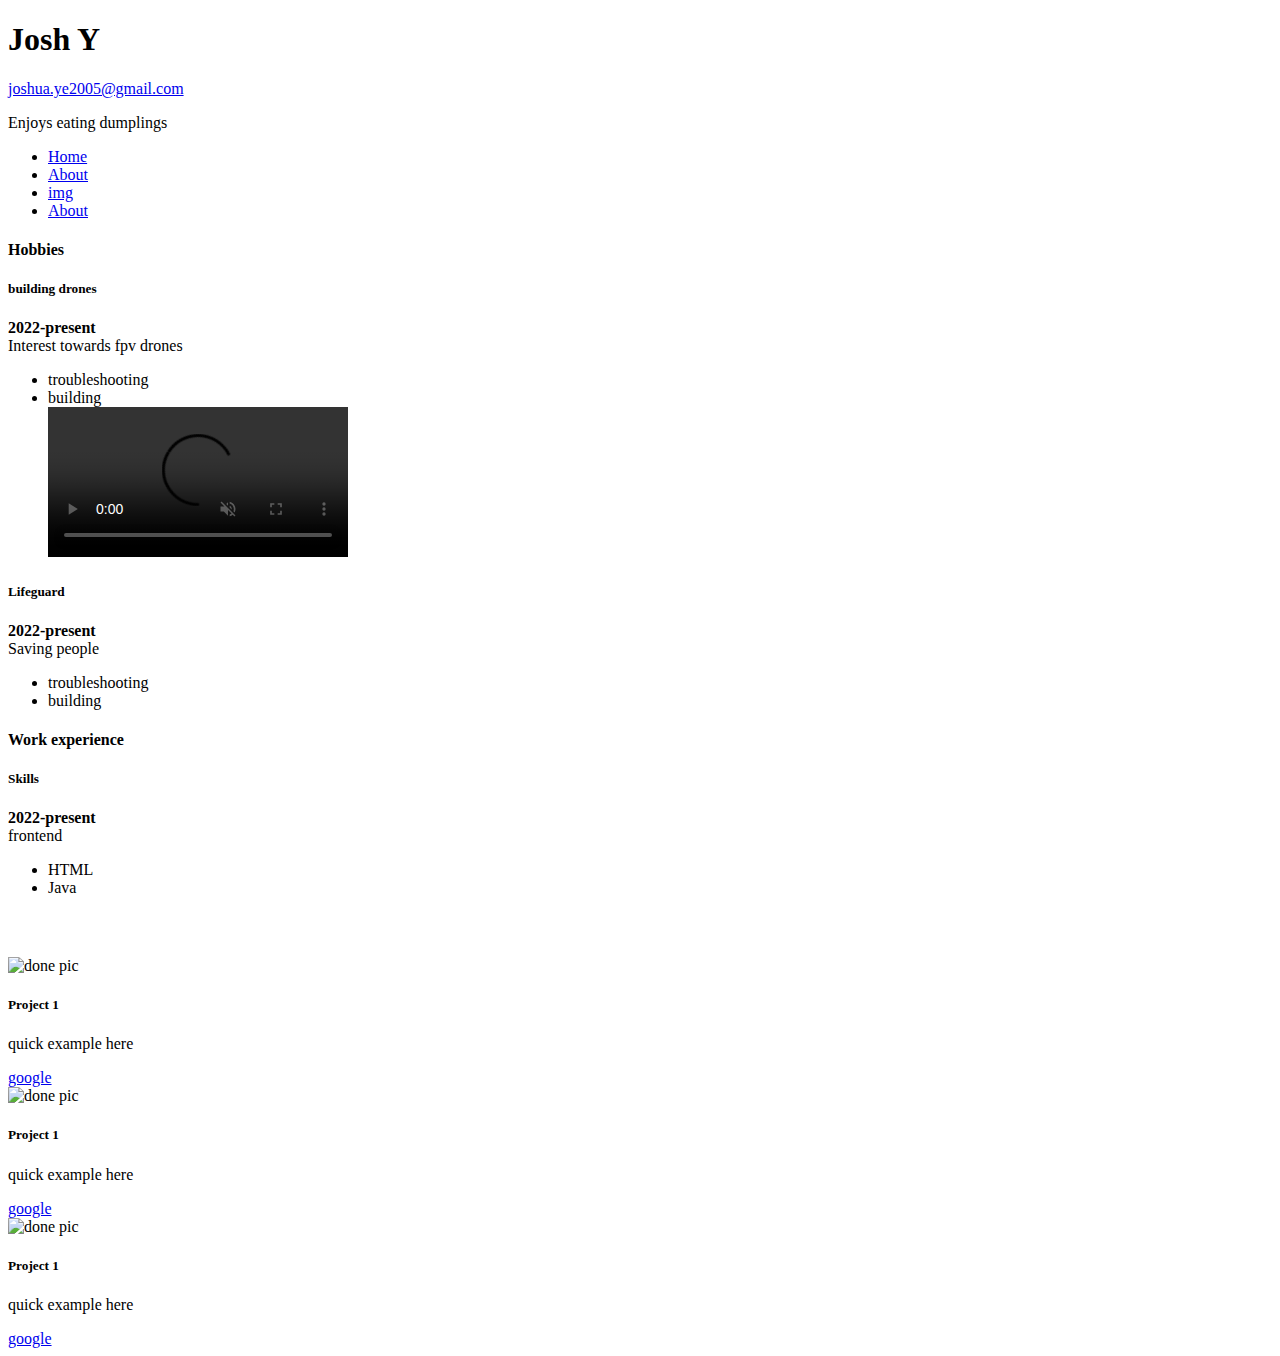
==== index.html @ 4261d20f "Add files via upload" ====
<!doctype html>
<html lang="en">
  <head>
    <!-- Required meta tags -->
    <meta charset="utf-8">
    <meta name="viewport" content="width=device-width, initial-scale=1">

    <!-- Bootstrap CSS -->
    <link href="https://cdn.jsdelivr.net/npm/bootstrap@5.0.2/dist/css/bootstrap.min.css" rel="stylesheet" integrity="sha384-EVSTQN3/azprG1Anm3QDgpJLIm9Nao0Yz1ztcQTwFspd3yD65VohhpuuCOmLASjC" crossorigin="anonymous">
    <link href="styles.css" rel="stylesheet">

    <title>portfolio</title>
  </head>

  
  <body style="overflow-y: scroll">
    <div class="container mt-5">
        <h1>Josh Y</h1>

        <p>
            <a href="mailto: joshua.ye2005@gmail.com" type="button" class="btn btn-outline-primary">
                joshua.ye2005@gmail.com
            </a>
        </p>

        <p class="lead">
            Enjoys eating dumplings
        </p>
    </div>

    <nav class="container">
        <ul class="nav nav-pills">
            <li class="nav-item">
                <a href="/index.html" class="nav-link active">Home</a>
            </li>
            <li class ="nav-item">
                <a href="/about.html" class="nav-link">About</a>
            </li>
            <li class ="nav-item">
                <a href="DJI_0038.jpg" class="nav-link">img</a>
            </li>
            <li class ="nav-item">
                <a href="/DJI_0038.jpg" class="nav-link">About</a>
            </li>
        </ul>
    </nav>

    <div class="container mt-5">
        <div class="row">
            <div class="col">
                <h4 class="mb-3">Hobbies</h4>
                <div class="card">
                    <div class="card-body">
                        <h5>building drones</h3>
                        <div><strong>2022-present</strong></div>
                        Interest towards fpv drones

                        <ul class="list-group list-group-flush">
                            <li class="list-group-item">troubleshooting</li>
                            <li class="list-group-item">building</li>
                            <video src="VID00006.mov" autoplay controls muted></video>
                        </ul>
                        <ul>
                            <!-- <video src="VID00006.mov" controls autoplay muted >drone_race</video> -->
                        </ul>
                    </div>    
                </div>

                <div class="col">

                    <div class="card">
                        <div class="card-body">
                            <h5>Lifeguard</h3>
                            <div><strong>2022-present</strong></div>
                            Saving people
    
                            <ul class="list-group list-group-flush">
                                <li class="list-group-item">troubleshooting</li>
                                <li class="list-group-item">building</li>
                            </ul>
                        </div>    
                    </div>
                </div>
            </div>



            <div class="col">
                <h4 class="mb-3">Work experience</h3>
                <div class="card">
                    <div class="card-body">
                        <h5>Skills</h3>
                        <div><strong>2022-present</strong></div>
                        frontend

                        <div class="mx-3">
                            <ul>
                                <li>HTML</li>
                                <li >Java</li>
                            </ul>
                        </div>
                    </div>    
                </div>
            </div>
        </div>
    </div>


    
    <div class="container mt-5">
        <h3 style="color: white">previous projects</h3>
            <div class="row">
                <div class="col-lg-4">
                    <div class="card">
                        <img src="DJI_0038.jpg" alt="done pic" class="card-img-top">
                        <div class="card-body">
                            <h5 class="card-title">Project 1</h5>
                            <p class="card-text">quick example here</p>
                            <a href="https://google.com" class="btn btn-primary">google</a>
                        </div>
                    </div>
                </div>

                <div class="col-lg-4">
                    <div class="card">
                        <img src="DJI_0038.jpg" alt="done pic" class="card-img-top">
                        <div class="card-body">
                            <h5 class="card-title">Project 1</h5>
                            <p class="card-text">quick example here</p>
                            <a href="https://google.com" class="btn btn-primary">google</a>
                        </div>
                    </div>
                </div>

                <div class="col-lg-4">
                    <div class="card">
                        <img src="DJI_0038.jpg" alt="done pic" class="card-img-top">
                        <div class="card-body">
                            <h5 class="card-title">Project 1</h5>
                            <p class="card-text">quick example here</p>
                            <a href="https://google.com" class="btn btn-primary">google</a>
                        </div>
                    </div>
                </div>
        </div>
    </div>

    <!-- Optional JavaScript; choose one of the two! -->

    <!-- Option 1: Bootstrap Bundle with Popper -->
    <script src="https://cdn.jsdelivr.net/npm/bootstrap@5.0.2/dist/js/bootstrap.bundle.min.js" integrity="sha384-MrcW6ZMFYlzcLA8Nl+NtUVF0sA7MsXsP1UyJoMp4YLEuNSfAP+JcXn/tWtIaxVXM" crossorigin="anonymous"></script>

    <!-- Option 2: Separate Popper and Bootstrap JS -->
    <!--
    <script src="https://cdn.jsdelivr.net/npm/@popperjs/core@2.9.2/dist/umd/popper.min.js" integrity="sha384-IQsoLXl5PILFhosVNubq5LC7Qb9DXgDA9i+tQ8Zj3iwWAwPtgFTxbJ8NT4GN1R8p" crossorigin="anonymous"></script>
    <script src="https://cdn.jsdelivr.net/npm/bootstrap@5.0.2/dist/js/bootstrap.min.js" integrity="sha384-cVKIPhGWiC2Al4u+LWgxfKTRIcfu0JTxR+EQDz/bgldoEyl4H0zUF0QKbrJ0EcQF" crossorigin="anonymous"></script>
    -->
  </body>
</html>
---- styles.css ----
body {
    /* border: 5px solid powderblue;
    border-radius:10px;
    padding: 30px;
    margin: 70px; */

    /* background-repeat: no-repeat;
    background-size: cover;
    background-image: url('https://media0.giphy.com/media/nn2kmb1lRtpkY/200w.gif');
    background-attachment: fixed; */
    background: url('DJI_0038.jpg') no-repeat center center fixed;
    background-size: cover;
    overflow: hidden;



}
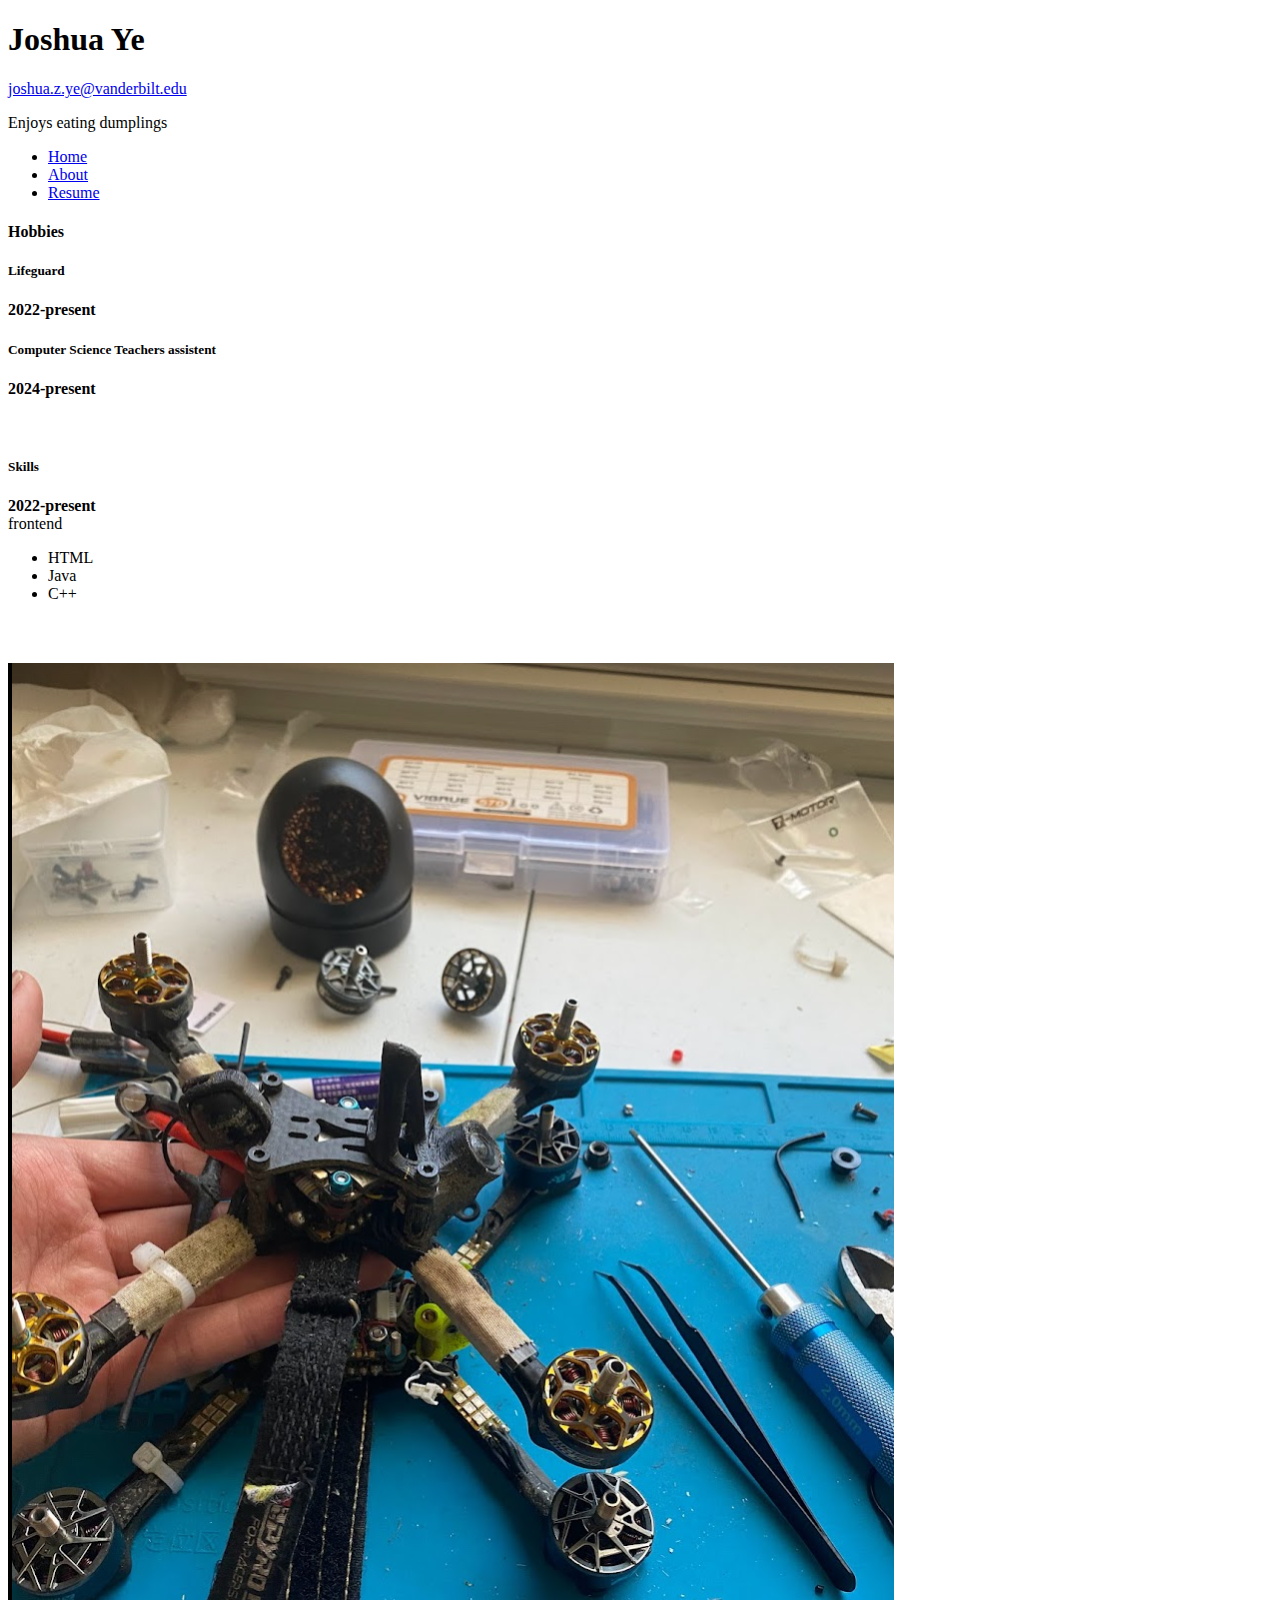
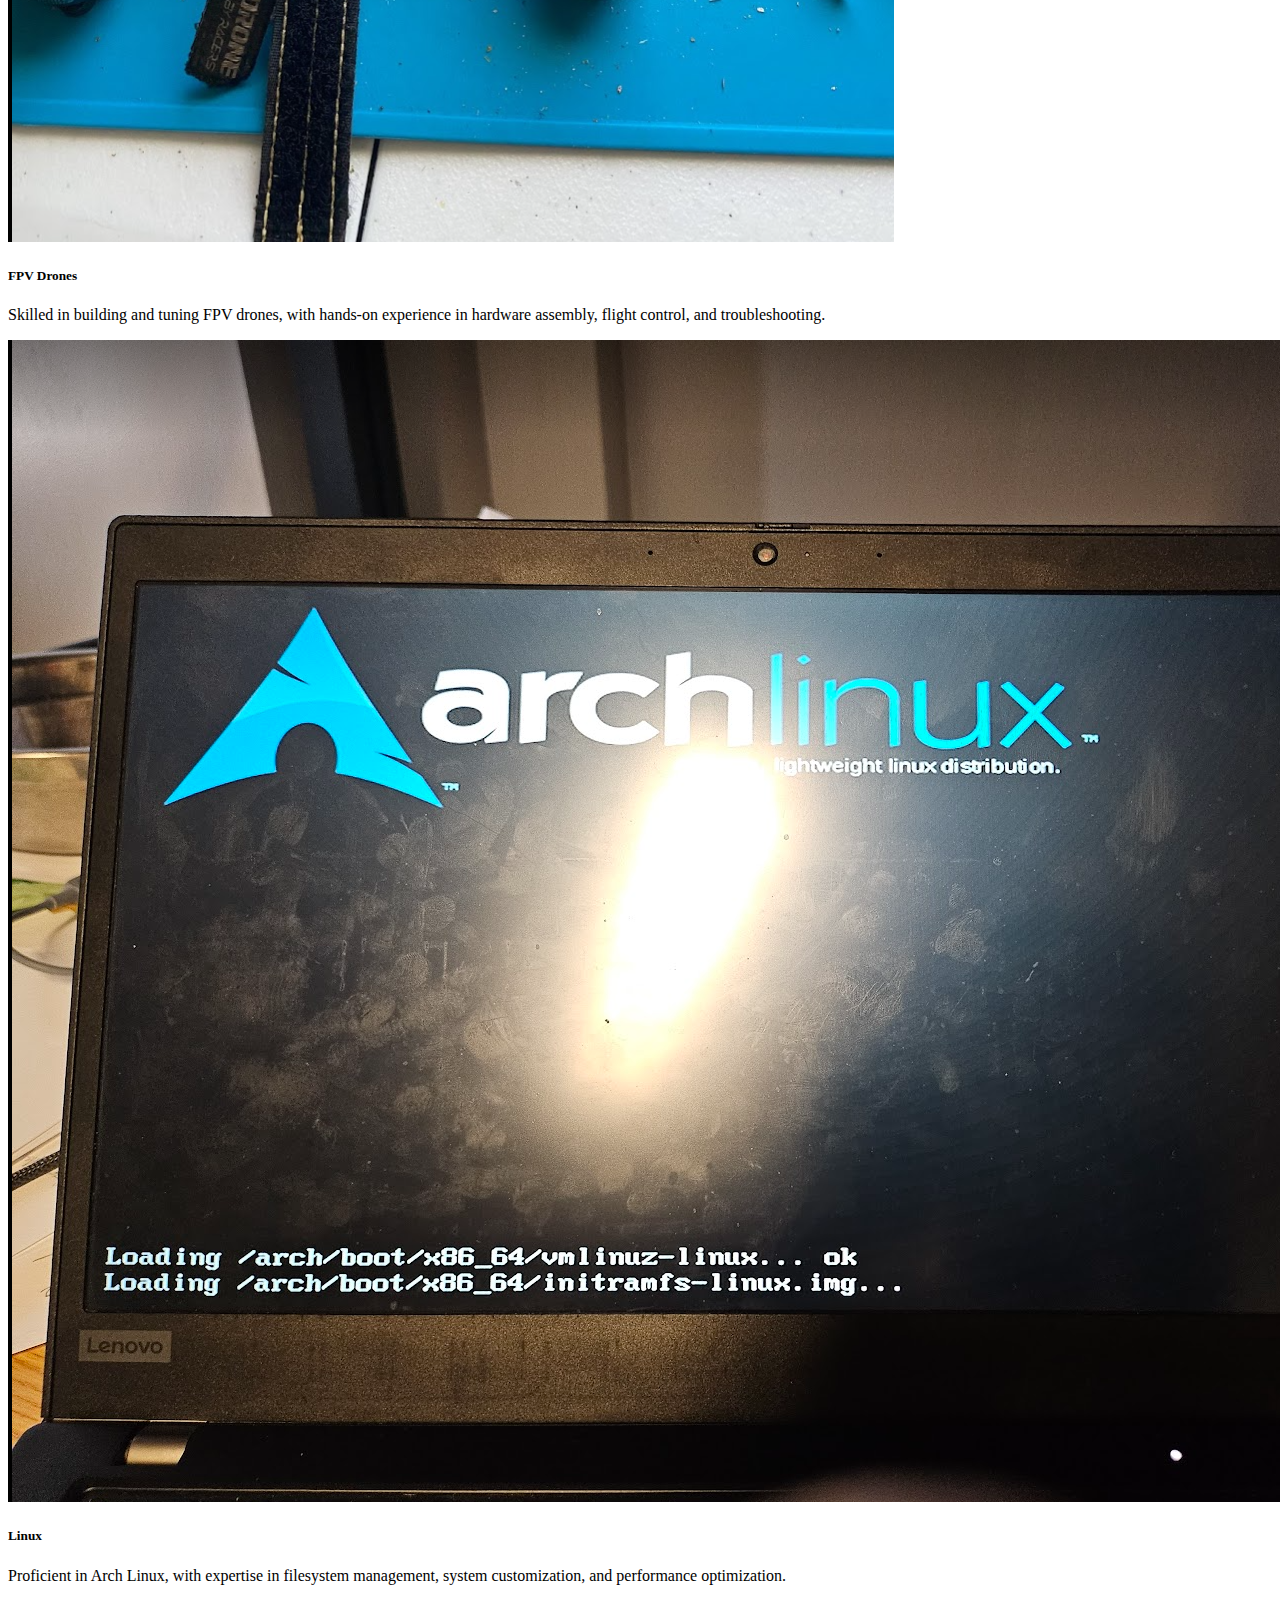
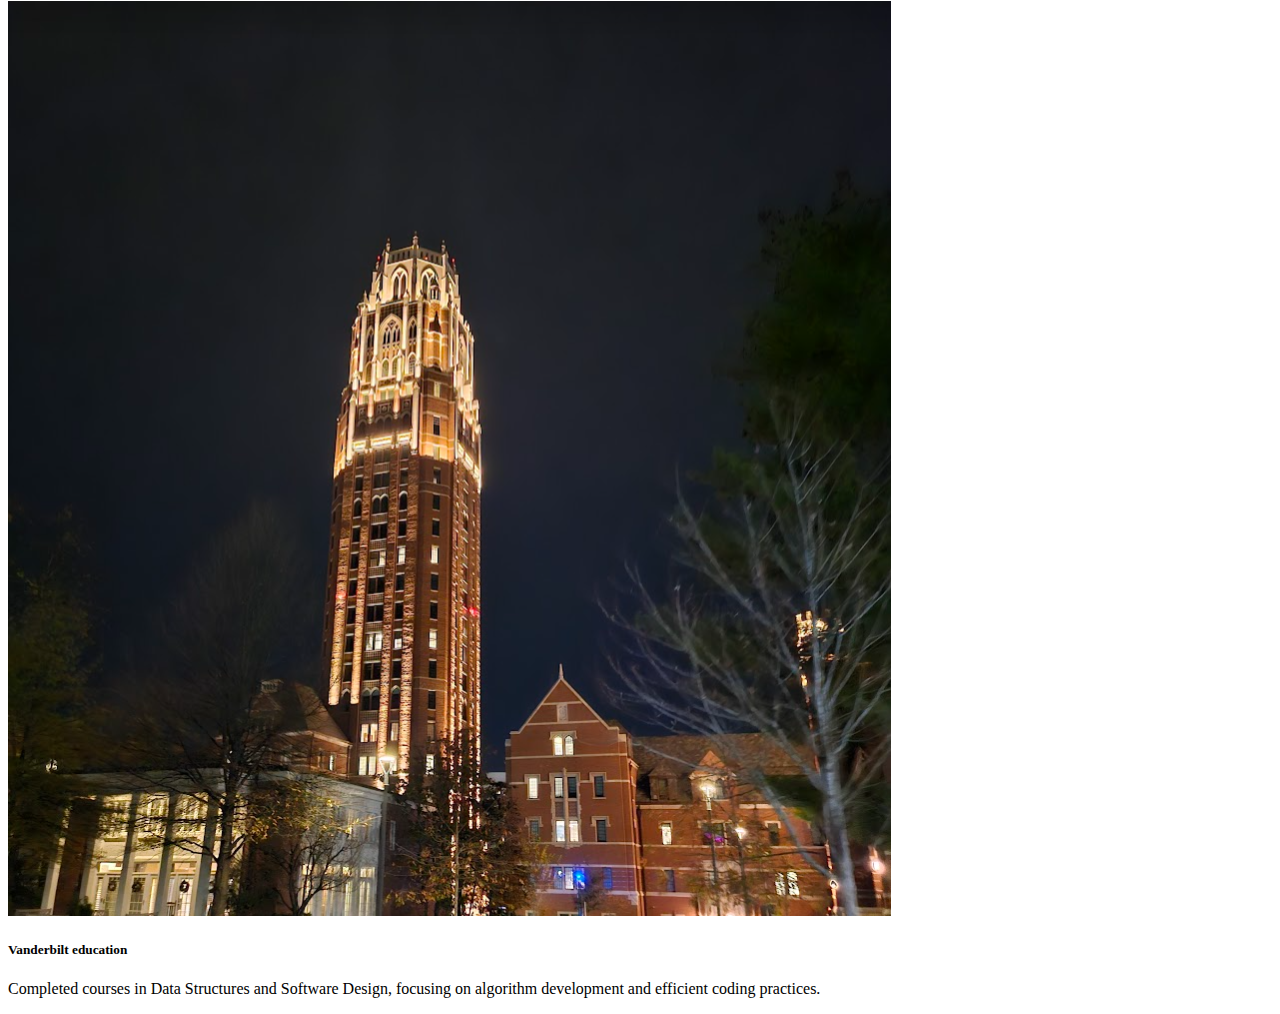
==== commit d900775e: "update" ====
--- a/index.html
+++ b/index.html
@@ -15,11 +15,11 @@
   
   <body style="overflow-y: scroll">
     <div class="container mt-5">
-        <h1>Josh Y</h1>
+        <h1>Joshua Ye</h1>
 
         <p>
-            <a href="mailto: joshua.ye2005@gmail.com" type="button" class="btn btn-outline-primary">
-                joshua.ye2005@gmail.com
+            <a href="mailto: joshua.z.ye@vanderbilt.edu" type="button" class="btn btn-outline-primary">
+                joshua.z.ye@vanderbilt.edu
             </a>
         </p>
 
@@ -31,16 +31,13 @@
     <nav class="container">
         <ul class="nav nav-pills">
             <li class="nav-item">
-                <a href="/index.html" class="nav-link active">Home</a>
+                <a href="index.html" class="nav-link active">Home</a>
             </li>
             <li class ="nav-item">
-                <a href="/about.html" class="nav-link">About</a>
+                <a href="about.html" class="nav-link">About</a>
             </li>
             <li class ="nav-item">
-                <a href="DJI_0038.jpg" class="nav-link">img</a>
-            </li>
-            <li class ="nav-item">
-                <a href="/DJI_0038.jpg" class="nav-link">About</a>
+                <a href="Joshua Ye - resume (college).pdf" class="nav-link">Resume</a>
             </li>
         </ul>
     </nav>
@@ -49,22 +46,18 @@
         <div class="row">
             <div class="col">
                 <h4 class="mb-3">Hobbies</h4>
-                <div class="card">
+                <!-- <div class="card">
                     <div class="card-body">
                         <h5>building drones</h3>
                         <div><strong>2022-present</strong></div>
-                        Interest towards fpv drones
+                        
 
                         <ul class="list-group list-group-flush">
                             <li class="list-group-item">troubleshooting</li>
                             <li class="list-group-item">building</li>
-                            <video src="VID00006.mov" autoplay controls muted></video>
-                        </ul>
-                        <ul>
-                            <!-- <video src="VID00006.mov" controls autoplay muted >drone_race</video> -->
                         </ul>
                     </div>    
-                </div>
+                </div> -->
 
                 <div class="col">
 
@@ -72,12 +65,18 @@
                         <div class="card-body">
                             <h5>Lifeguard</h3>
                             <div><strong>2022-present</strong></div>
-                            Saving people
-    
-                            <ul class="list-group list-group-flush">
-                                <li class="list-group-item">troubleshooting</li>
-                                <li class="list-group-item">building</li>
-                            </ul>
+            
+                        </div>    
+                    </div>
+                </div>
+
+                <div class="col"></div>
+
+                    <div class="card">
+                        <div class="card-body">
+                            <h5>Computer Science Teachers assistent</h3>
+                            <div><strong>2024-present</strong></div>
+        
                         </div>    
                     </div>
                 </div>
@@ -86,7 +85,7 @@
 
 
             <div class="col">
-                <h4 class="mb-3">Work experience</h3>
+                <h4 style = "color: white" class="mb-3">Work experience</h3>
                 <div class="card">
                     <div class="card-body">
                         <h5>Skills</h3>
@@ -97,6 +96,7 @@
                             <ul>
                                 <li>HTML</li>
                                 <li >Java</li>
+                                <li >C++</li>
                             </ul>
                         </div>
                     </div>    
@@ -108,37 +108,37 @@
 
     
     <div class="container mt-5">
-        <h3 style="color: white">previous projects</h3>
+        <h3 style="color: white">Interests and hobbies</h3>
             <div class="row">
                 <div class="col-lg-4">
                     <div class="card">
-                        <img src="DJI_0038.jpg" alt="done pic" class="card-img-top">
+                        <img src="drone.png" alt="drone pic" class="card-img-top">
                         <div class="card-body">
-                            <h5 class="card-title">Project 1</h5>
-                            <p class="card-text">quick example here</p>
-                            <a href="https://google.com" class="btn btn-primary">google</a>
+                            <h5 class="card-title">FPV Drones</h5>
+                            <p class="card-text">Skilled in building and tuning FPV drones, with hands-on experience in hardware assembly, flight control, and troubleshooting.</p>
+                            <!-- <a href="https://google.com" class="btn btn-primary">google</a> -->
                         </div>
                     </div>
                 </div>
 
                 <div class="col-lg-4">
                     <div class="card">
-                        <img src="DJI_0038.jpg" alt="done pic" class="card-img-top">
+                        <img src="arch.png" alt="arch linux" class="card-img-top">
                         <div class="card-body">
-                            <h5 class="card-title">Project 1</h5>
-                            <p class="card-text">quick example here</p>
-                            <a href="https://google.com" class="btn btn-primary">google</a>
+                            <h5 class="card-title">Linux</h5>
+                            <p class="card-text">Proficient in Arch Linux, with expertise in filesystem management, system customization, and performance optimization.</p>
+                            <!-- <a href="https://google.com" class="btn btn-primary">google</a> -->
                         </div>
                     </div>
                 </div>
 
                 <div class="col-lg-4">
                     <div class="card">
-                        <img src="DJI_0038.jpg" alt="done pic" class="card-img-top">
+                        <img src="classes.png" alt="vanderbilt" class="card-img-top">
                         <div class="card-body">
-                            <h5 class="card-title">Project 1</h5>
-                            <p class="card-text">quick example here</p>
-                            <a href="https://google.com" class="btn btn-primary">google</a>
+                            <h5 class="card-title">Vanderbilt education</h5>
+                            <p class="card-text">Completed courses in Data Structures and Software Design, focusing on algorithm development and efficient coding practices.</p>
+                            <!-- <a href="https://google.com" class="btn btn-primary">google</a> -->
                         </div>
                     </div>
                 </div>
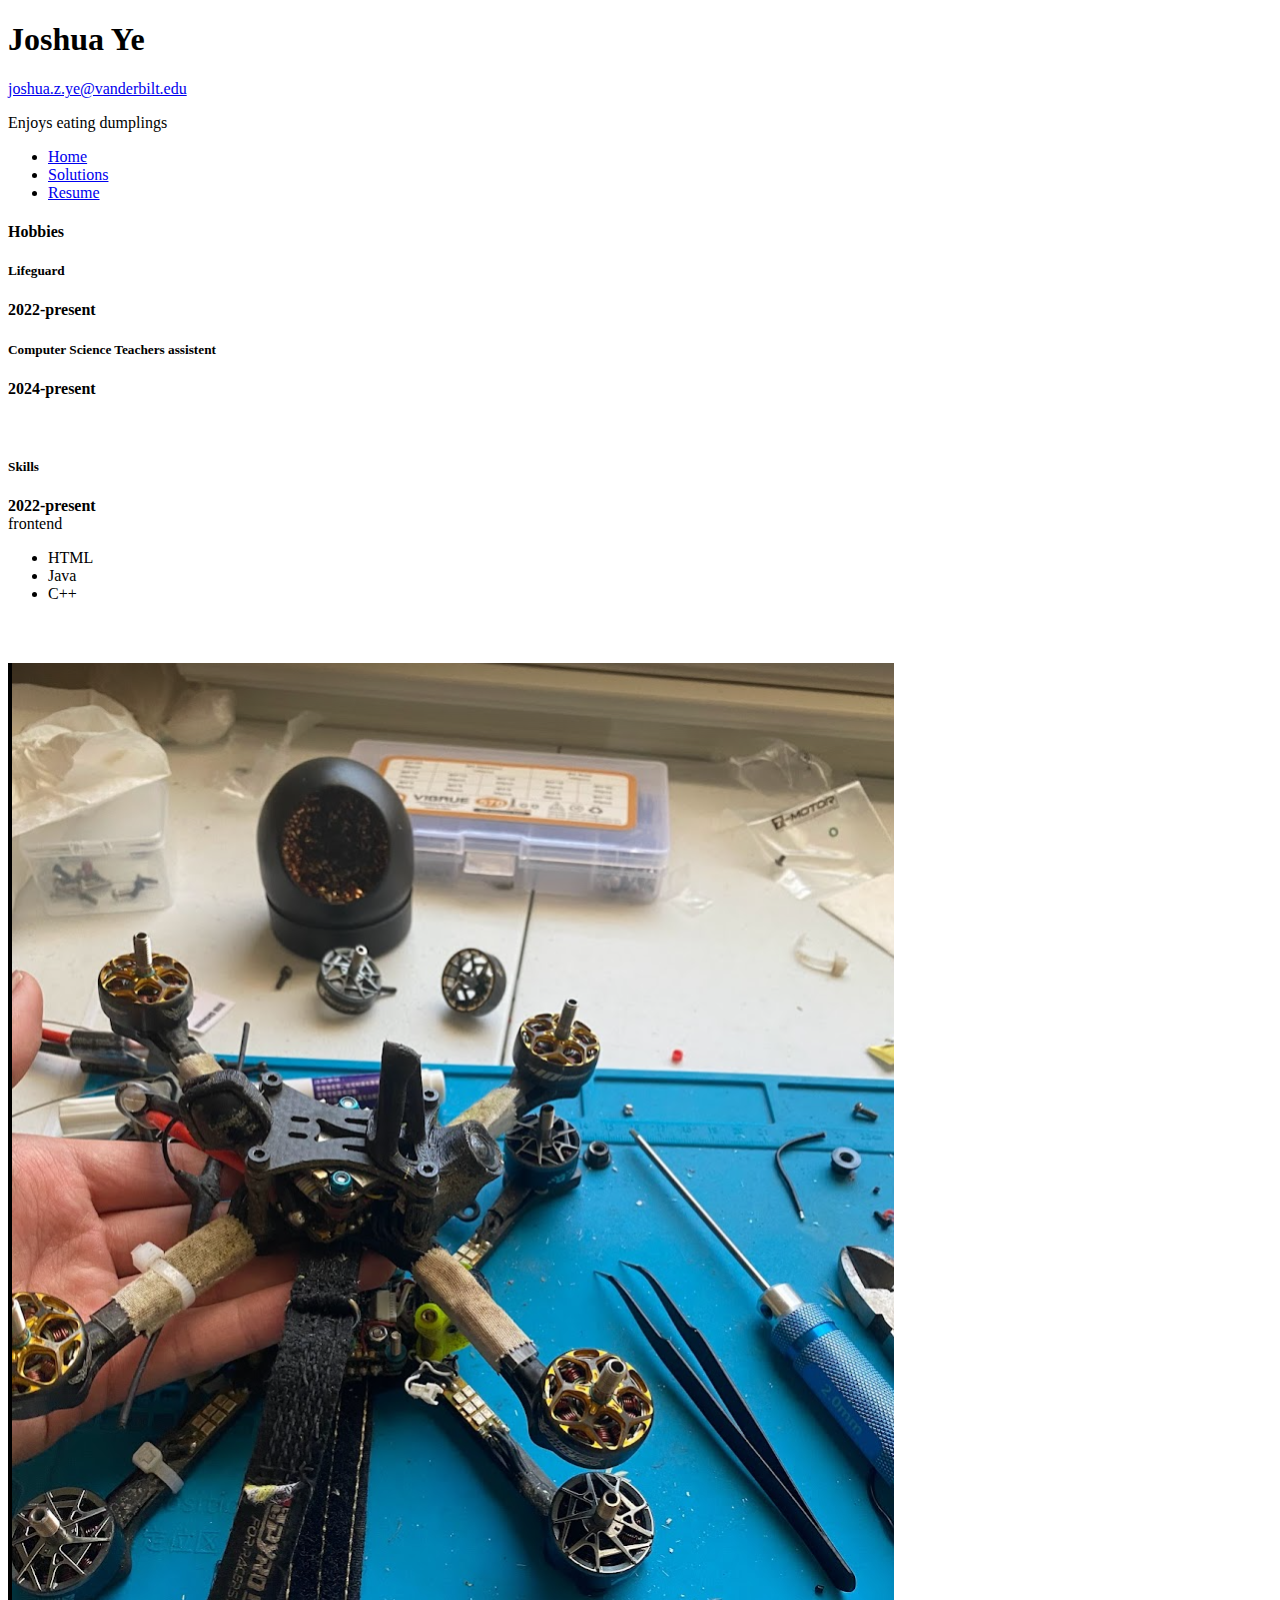
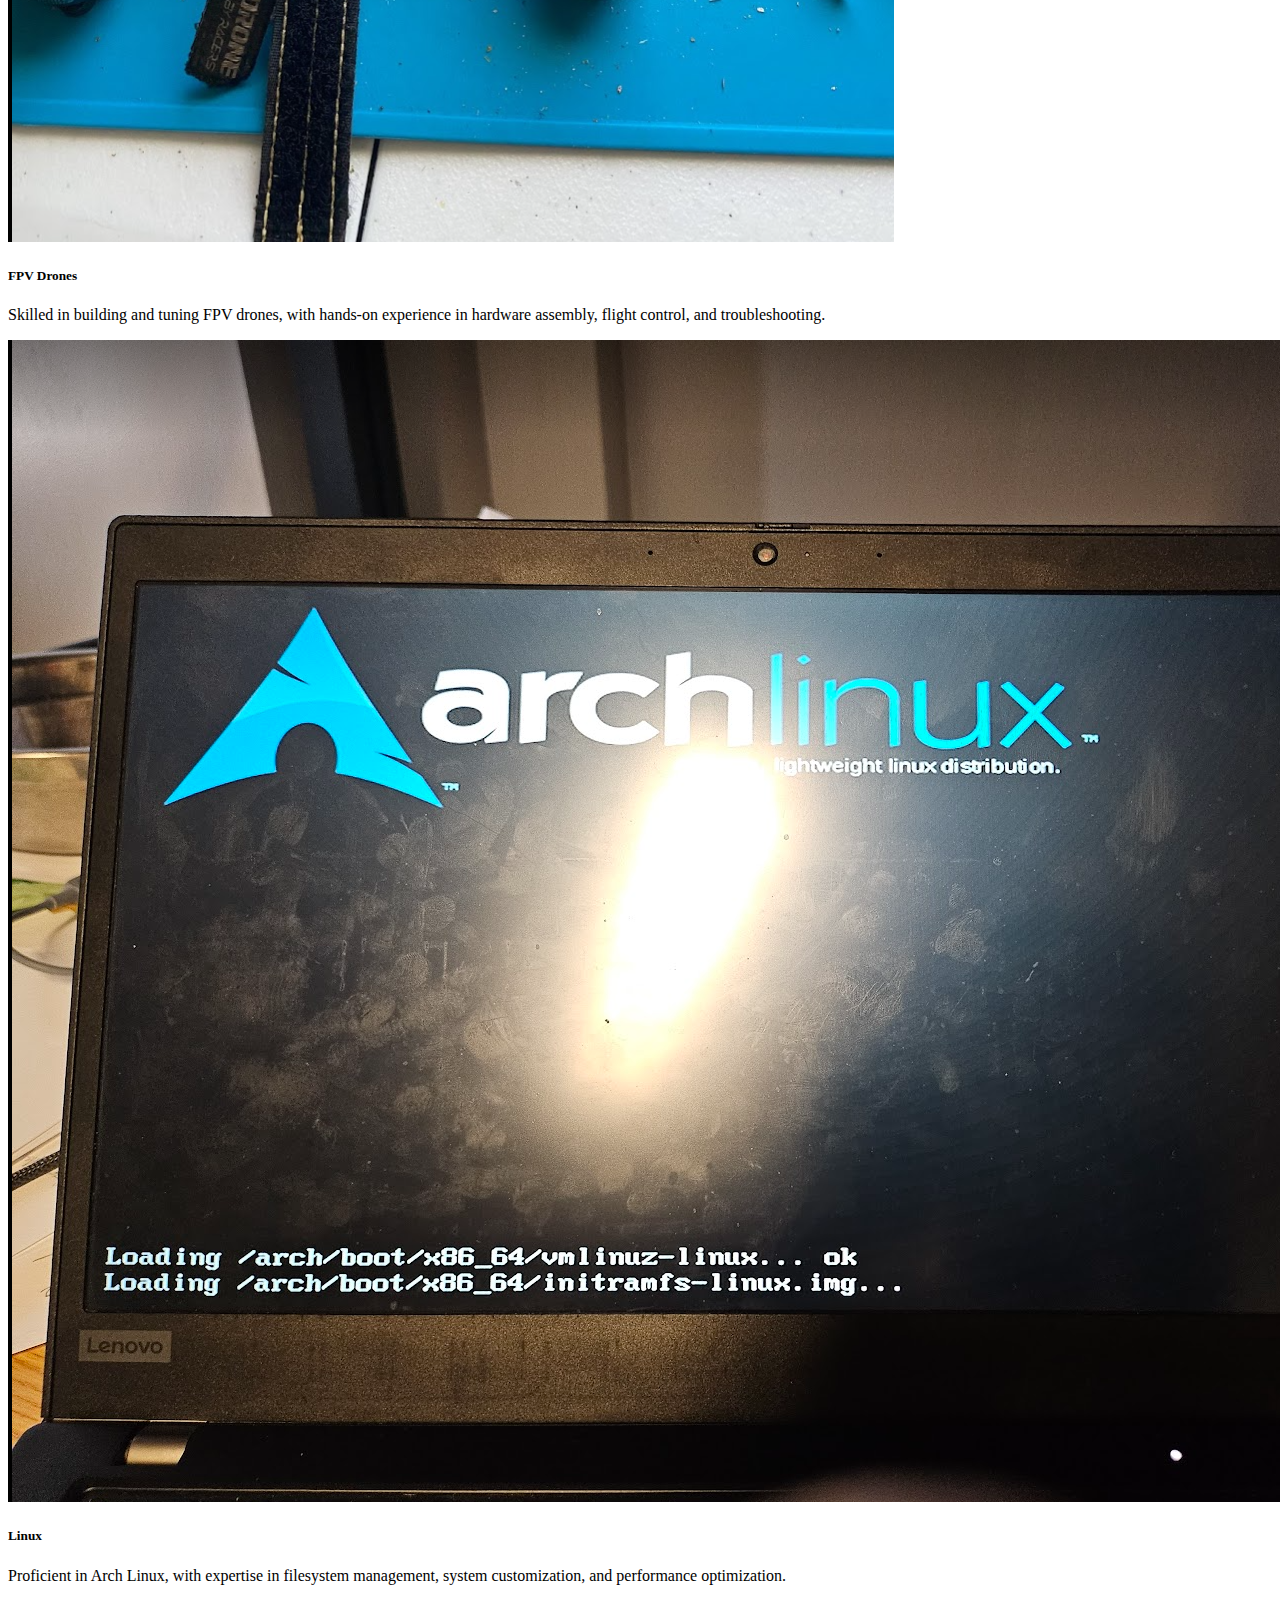
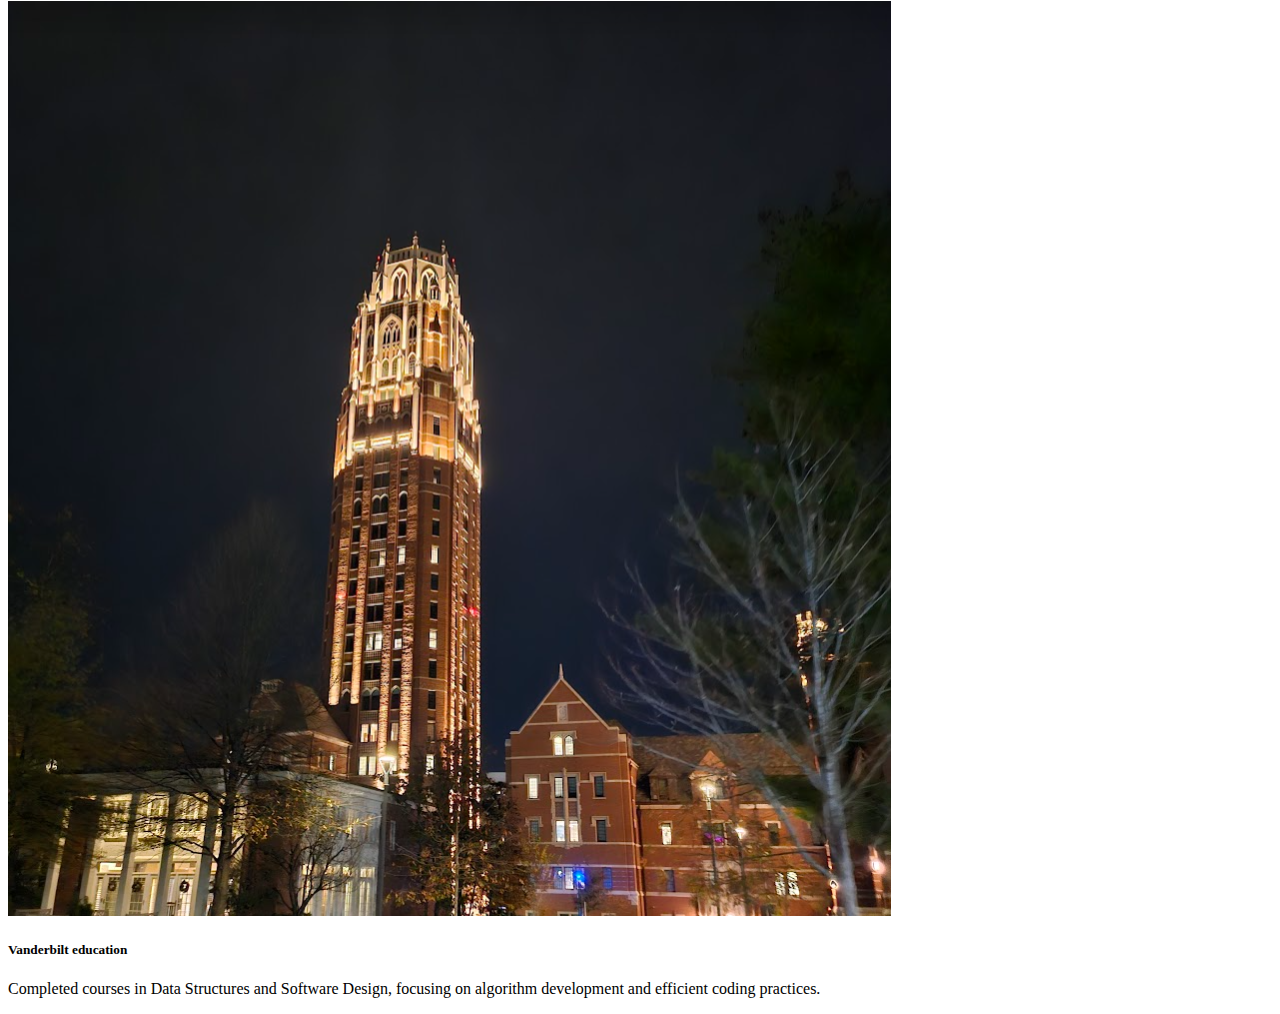
==== commit b272ada3: "update" ====
--- a/index.html
+++ b/index.html
@@ -34,7 +34,7 @@
                 <a href="index.html" class="nav-link active">Home</a>
             </li>
             <li class ="nav-item">
-                <a href="about.html" class="nav-link">About</a>
+                <a href="about.html" class="nav-link">Solutions</a>
             </li>
             <li class ="nav-item">
                 <a href="Joshua Ye - resume (college).pdf" class="nav-link">Resume</a>
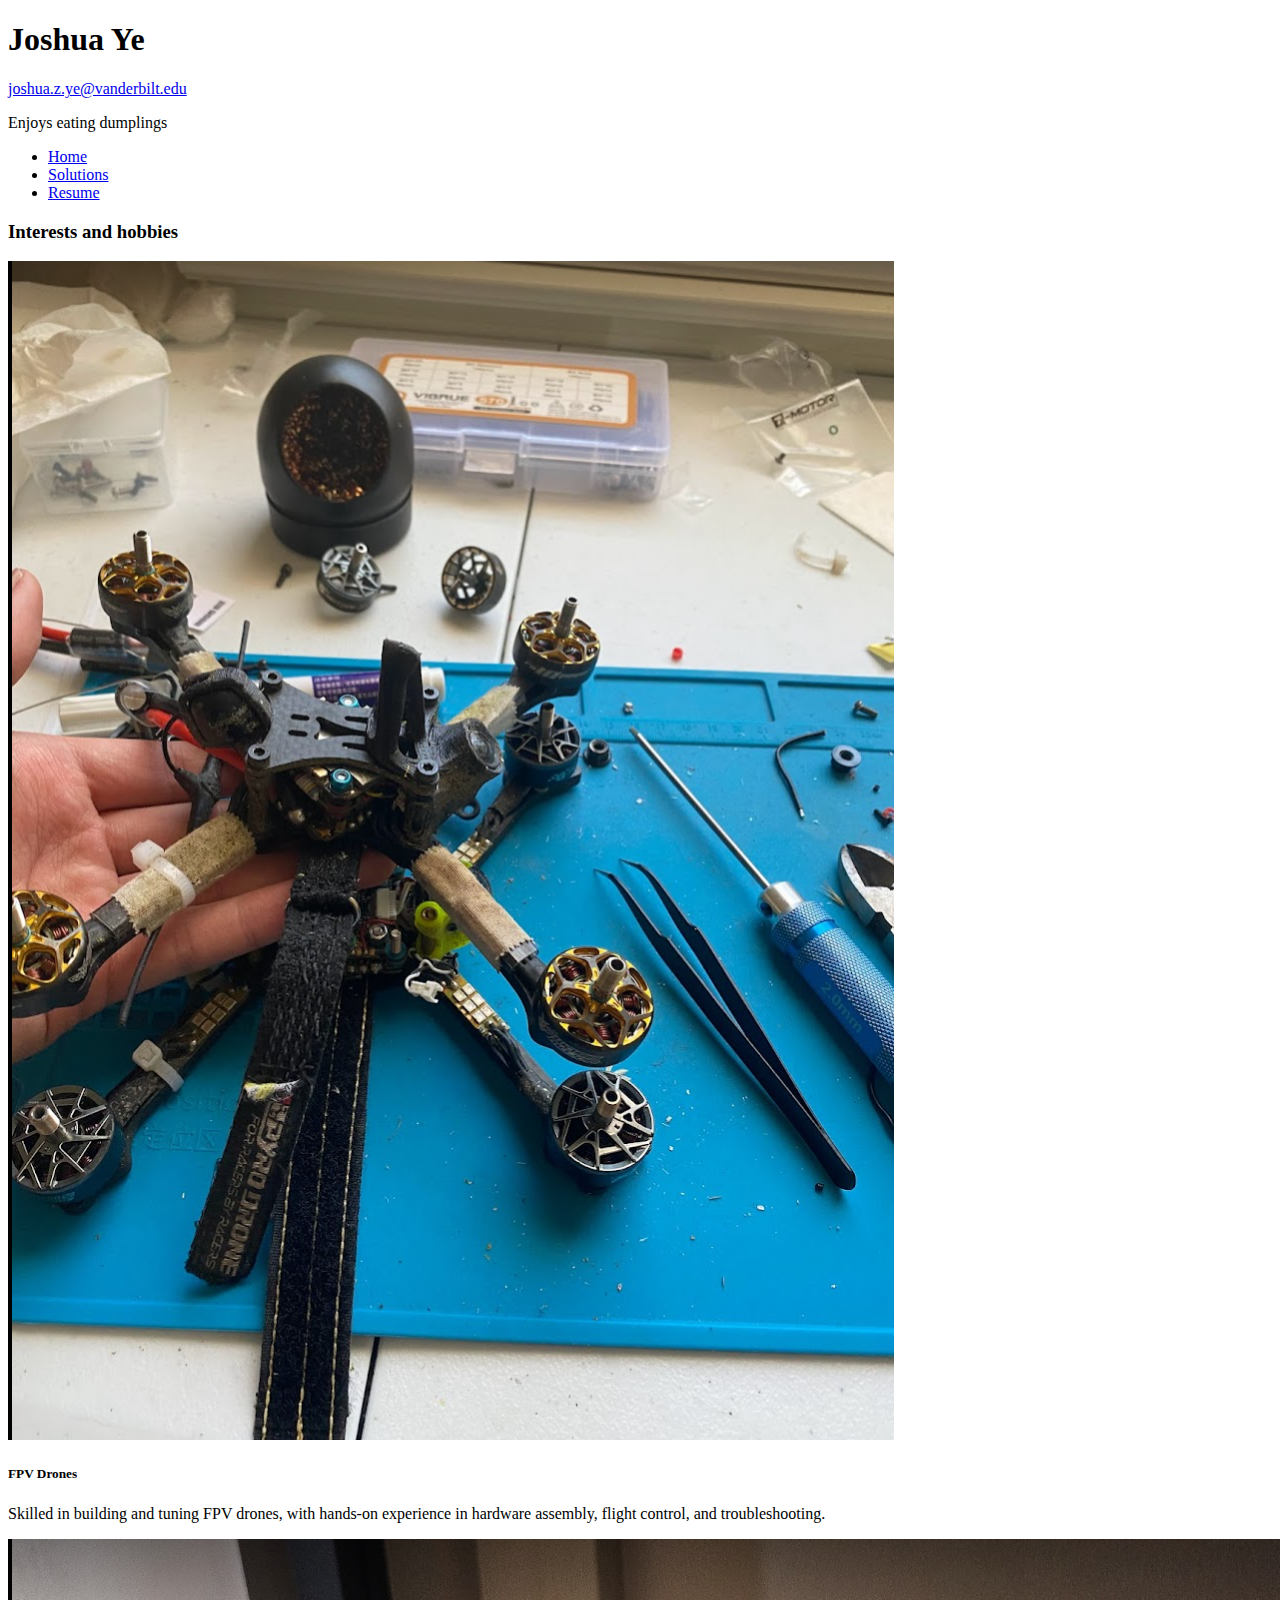
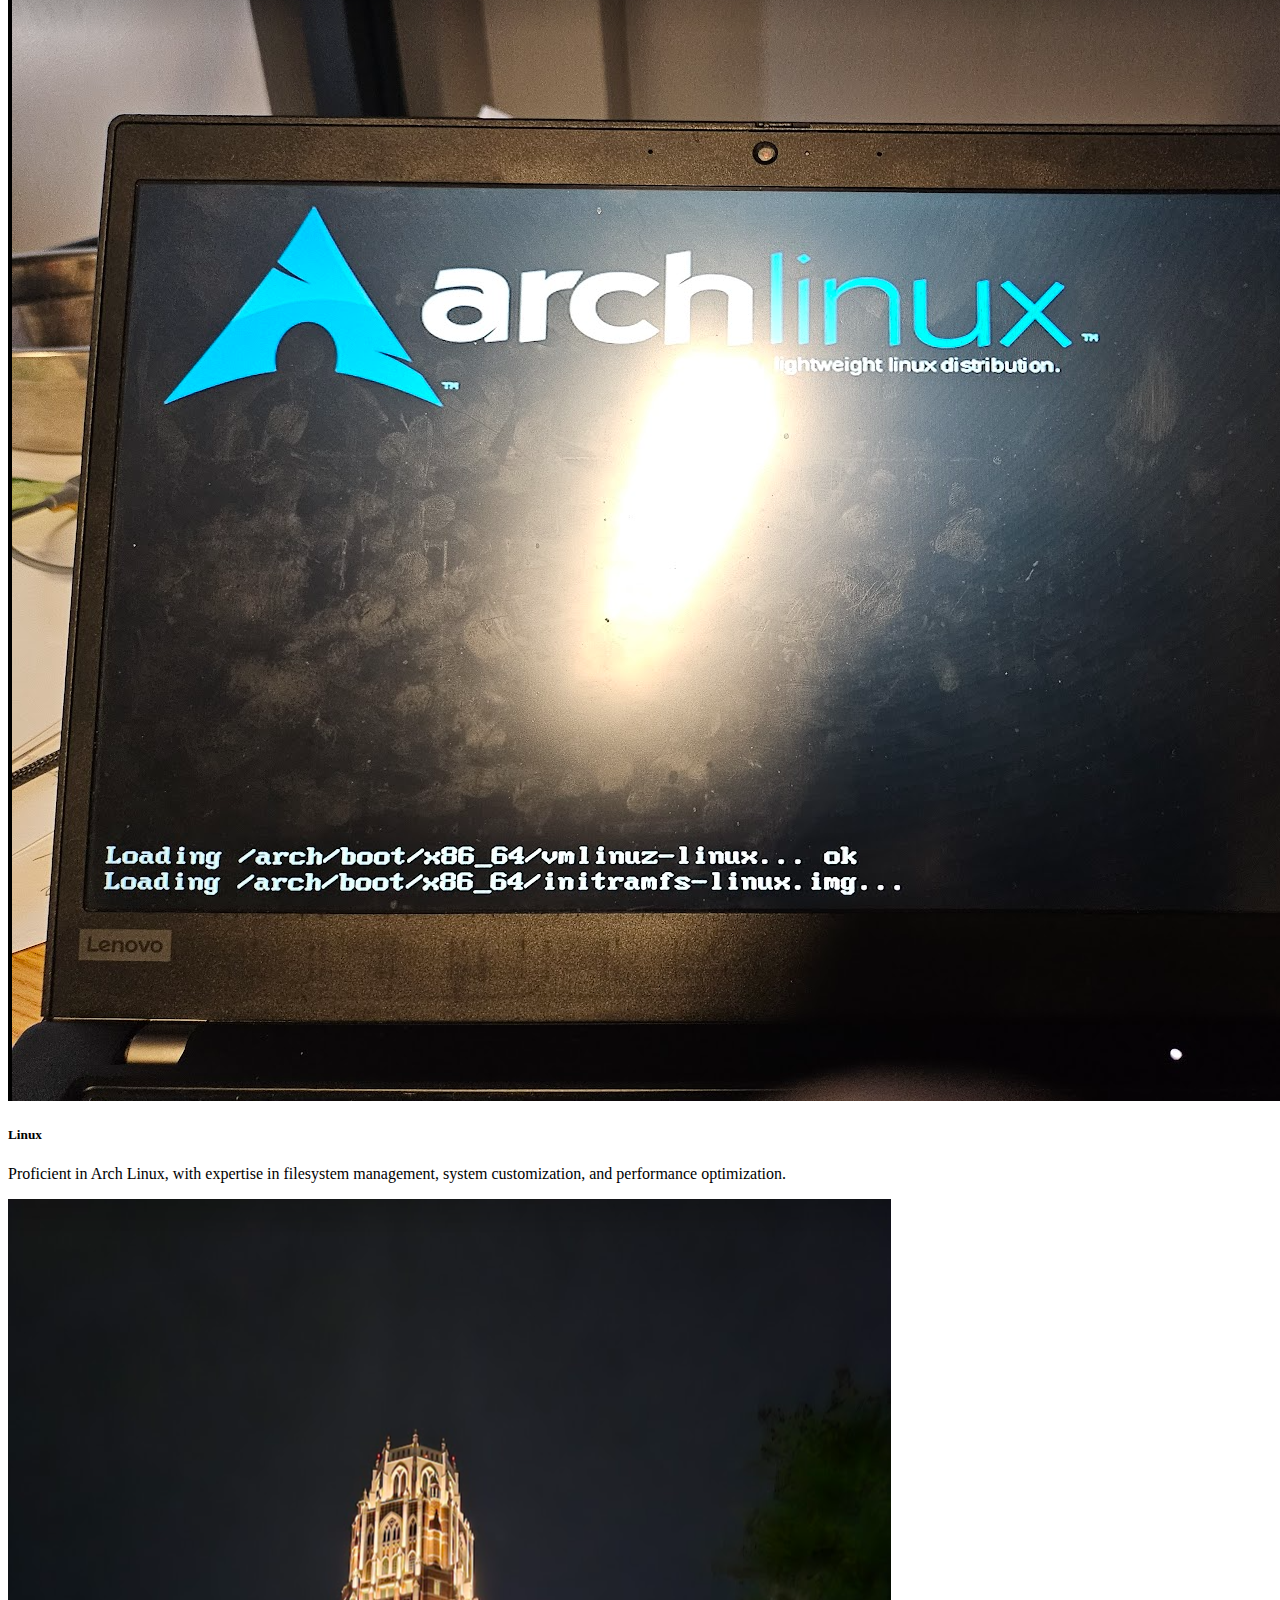
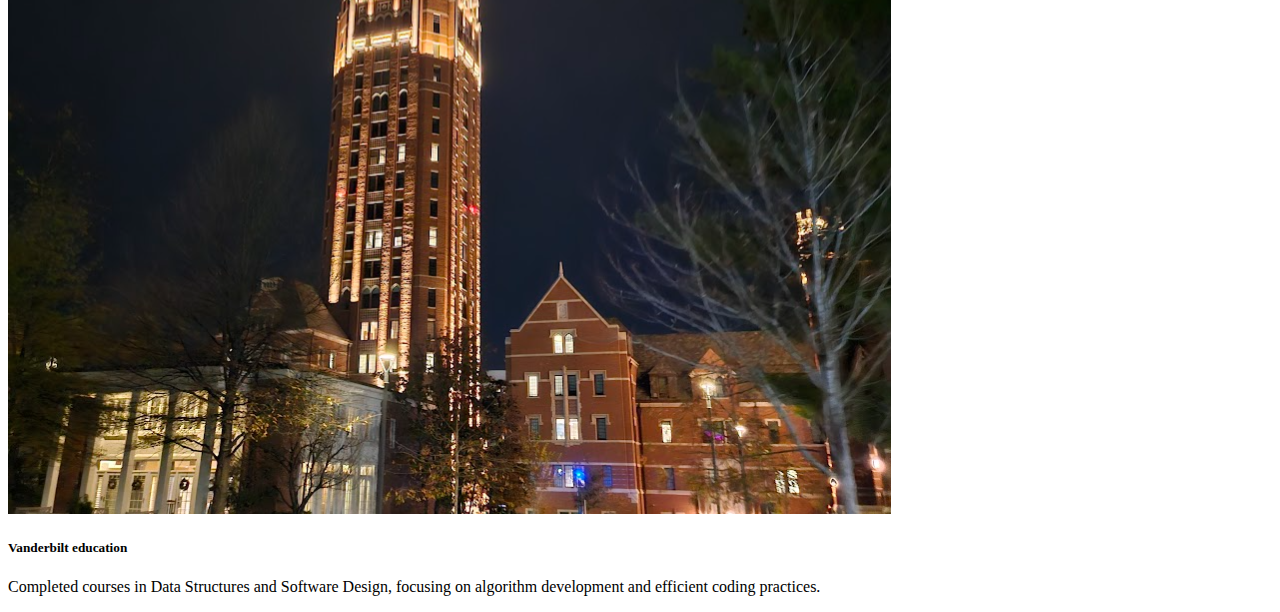
==== commit 95b8defa: "update" ====
--- a/index.html
+++ b/index.html
@@ -37,16 +37,16 @@
                 <a href="about.html" class="nav-link">Solutions</a>
             </li>
             <li class ="nav-item">
-                <a href="Joshua Ye - resume (college).pdf" class="nav-link">Resume</a>
+                <a href="Josh_s_resume.pdf" class="nav-link">Resume</a>
             </li>
         </ul>
     </nav>
-
+<!-- 
     <div class="container mt-5">
         <div class="row">
             <div class="col">
                 <h4 class="mb-3">Hobbies</h4>
-                <!-- <div class="card">
+                <div class="card">
                     <div class="card-body">
                         <h5>building drones</h3>
                         <div><strong>2022-present</strong></div>
@@ -57,7 +57,7 @@
                             <li class="list-group-item">building</li>
                         </ul>
                     </div>    
-                </div> -->
+                </div>
 
                 <div class="col">
 
@@ -81,10 +81,10 @@
                     </div>
                 </div>
             </div>
+ -->
 
 
-
-            <div class="col">
+            <!-- <div class="col">
                 <h4 style = "color: white" class="mb-3">Work experience</h3>
                 <div class="card">
                     <div class="card-body">
@@ -103,12 +103,12 @@
                 </div>
             </div>
         </div>
-    </div>
+    </div> -->
 
 
     
     <div class="container mt-5">
-        <h3 style="color: white">Interests and hobbies</h3>
+        <h3>Interests and hobbies</h3>
             <div class="row">
                 <div class="col-lg-4">
                     <div class="card">
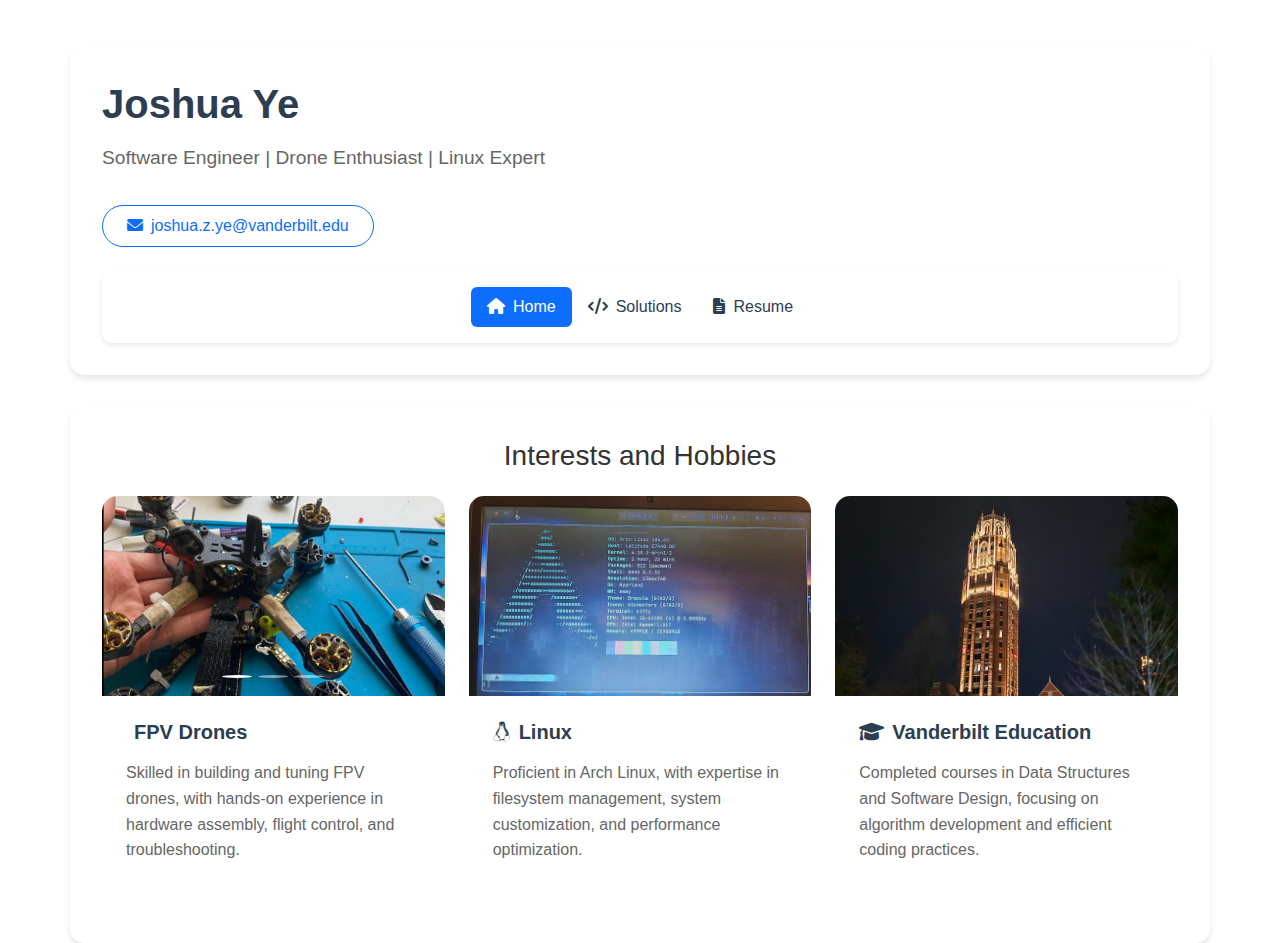
==== commit 4cc94212: "updated" ====
--- a/index.html
+++ b/index.html
@@ -4,156 +4,121 @@
     <!-- Required meta tags -->
     <meta charset="utf-8">
     <meta name="viewport" content="width=device-width, initial-scale=1">
+    <meta name="description" content="Joshua Ye's Portfolio - Software Engineer and Drone Enthusiast">
 
     <!-- Bootstrap CSS -->
-    <link href="https://cdn.jsdelivr.net/npm/bootstrap@5.0.2/dist/css/bootstrap.min.css" rel="stylesheet" integrity="sha384-EVSTQN3/azprG1Anm3QDgpJLIm9Nao0Yz1ztcQTwFspd3yD65VohhpuuCOmLASjC" crossorigin="anonymous">
+    <link href="https://cdn.jsdelivr.net/npm/bootstrap@5.0.2/dist/css/bootstrap.min.css" rel="stylesheet">
     <link href="styles.css" rel="stylesheet">
+    <link rel="stylesheet" href="https://cdnjs.cloudflare.com/ajax/libs/font-awesome/6.0.0/css/all.min.css">
 
-    <title>portfolio</title>
+    <title>Joshua Ye | Portfolio</title>
   </head>
 
   
   <body style="overflow-y: scroll">
     <div class="container mt-5">
-        <h1>Joshua Ye</h1>
-
-        <p>
-            <a href="mailto: joshua.z.ye@vanderbilt.edu" type="button" class="btn btn-outline-primary">
-                joshua.z.ye@vanderbilt.edu
-            </a>
-        </p>
-
-        <p class="lead">
-            Enjoys eating dumplings
-        </p>
+        <div class="row align-items-center">
+            <div class="col-md-8">
+                <h1>Joshua Ye</h1>
+                <p class="lead">
+                    Software Engineer | Drone Enthusiast | Linux Expert
+                </p>
+                <div class="mb-4">
+                    <a href="mailto:joshua.z.ye@vanderbilt.edu" class="btn btn-outline-primary me-2">
+                        <i class="fas fa-envelope me-2"></i>joshua.z.ye@vanderbilt.edu
+                    </a>
+                </div>
+            </div>
+        </div>
+        
+        <ul class="nav nav-pills justify-content-center">
+            <li class="nav-item">
+                <a href="index.html" class="nav-link active">
+                    <i class="fas fa-home me-2"></i>Home
+                </a>
+            </li>
+            <li class="nav-item">
+                <a href="about.html" class="nav-link">
+                    <i class="fas fa-code me-2"></i>Solutions
+                </a>
+            </li>
+            <li class="nav-item">
+                <a href="Joshua_s_resume__CS_.pdf" class="nav-link">
+                    <i class="fas fa-file-alt me-2"></i>Resume
+                </a>
+            </li>
+        </ul>
     </div>
 
-    <nav class="container">
-        <ul class="nav nav-pills">
-            <li class="nav-item">
-                <a href="index.html" class="nav-link active">Home</a>
-            </li>
-            <li class ="nav-item">
-                <a href="about.html" class="nav-link">Solutions</a>
-            </li>
-            <li class ="nav-item">
-                <a href="Josh_s_resume.pdf" class="nav-link">Resume</a>
-            </li>
-        </ul>
-    </nav>
-<!-- 
-    <div class="container mt-5">
+    
+
+    <div class="container">
+        <h3 class="text-center mb-4">Interests and Hobbies</h3>
         <div class="row">
-            <div class="col">
-                <h4 class="mb-3">Hobbies</h4>
-                <div class="card">
+            <div class="col-lg-4">
+                <div class="card h-100">
+                    <div id="droneCarousel" class="carousel slide" data-bs-ride="carousel" data-bs-interval="3000">
+                        <div class="carousel-indicators">
+                            <button type="button" data-bs-target="#droneCarousel" data-bs-slide-to="0" class="active" aria-current="true" aria-label="Slide 1"></button>
+                            <button type="button" data-bs-target="#droneCarousel" data-bs-slide-to="1" aria-label="Slide 2"></button>
+                            <button type="button" data-bs-target="#droneCarousel" data-bs-slide-to="2" aria-label="Slide 3"></button>
+                        </div>
+                        <div class="carousel-inner">
+                            <div class="carousel-item active">
+                                <img src="drone.png" alt="FPV Drone" class="card-img-top d-block w-100">
+                            </div>
+                            <div class="carousel-item">
+                                <img src="droneBoard.JPG" alt="Drone Circuit Board" class="card-img-top d-block w-100">
+                            </div>
+                            <div class="carousel-item">
+                                <img src="droneMess.jpg" alt="Drone Workshop" class="card-img-top d-block w-100">
+                            </div>
+                        </div>
+                        <button class="carousel-control-prev" type="button" data-bs-target="#droneCarousel" data-bs-slide="prev">
+                            <span class="carousel-control-prev-icon" aria-hidden="true"></span>
+                            <span class="visually-hidden">Previous</span>
+                        </button>
+                        <button class="carousel-control-next" type="button" data-bs-target="#droneCarousel" data-bs-slide="next">
+                            <span class="carousel-control-next-icon" aria-hidden="true"></span>
+                            <span class="visually-hidden">Next</span>
+                        </button>
+                    </div>
                     <div class="card-body">
-                        <h5>building drones</h3>
-                        <div><strong>2022-present</strong></div>
-                        
-
-                        <ul class="list-group list-group-flush">
-                            <li class="list-group-item">troubleshooting</li>
-                            <li class="list-group-item">building</li>
-                        </ul>
-                    </div>    
-                </div>
-
-                <div class="col">
-
-                    <div class="card">
-                        <div class="card-body">
-                            <h5>Lifeguard</h3>
-                            <div><strong>2022-present</strong></div>
-            
-                        </div>    
-                    </div>
-                </div>
-
-                <div class="col"></div>
-
-                    <div class="card">
-                        <div class="card-body">
-                            <h5>Computer Science Teachers assistent</h3>
-                            <div><strong>2024-present</strong></div>
-        
-                        </div>    
+                        <h5 class="card-title">
+                            <i class="fas fa-drone me-2"></i>FPV Drones
+                        </h5>
+                        <p class="card-text">Skilled in building and tuning FPV drones, with hands-on experience in hardware assembly, flight control, and troubleshooting.</p>
                     </div>
                 </div>
             </div>
- -->
 
+            <div class="col-lg-4">
+                <div class="card h-100">
+                    <img src="arch.png" alt="Arch Linux" class="card-img-top">
+                    <div class="card-body">
+                        <h5 class="card-title">
+                            <i class="fab fa-linux me-2"></i>Linux
+                        </h5>
+                        <p class="card-text">Proficient in Arch Linux, with expertise in filesystem management, system customization, and performance optimization.</p>
+                    </div>
+                </div>
+            </div>
 
-            <!-- <div class="col">
-                <h4 style = "color: white" class="mb-3">Work experience</h3>
-                <div class="card">
+            <div class="col-lg-4">
+                <div class="card h-100">
+                    <img src="classes.png" alt="Vanderbilt Education" class="card-img-top">
                     <div class="card-body">
-                        <h5>Skills</h3>
-                        <div><strong>2022-present</strong></div>
-                        frontend
-
-                        <div class="mx-3">
-                            <ul>
-                                <li>HTML</li>
-                                <li >Java</li>
-                                <li >C++</li>
-                            </ul>
-                        </div>
-                    </div>    
+                        <h5 class="card-title">
+                            <i class="fas fa-graduation-cap me-2"></i>Vanderbilt Education
+                        </h5>
+                        <p class="card-text">Completed courses in Data Structures and Software Design, focusing on algorithm development and efficient coding practices.</p>
+                    </div>
                 </div>
             </div>
         </div>
-    </div> -->
-
-
-    
-    <div class="container mt-5">
-        <h3>Interests and hobbies</h3>
-            <div class="row">
-                <div class="col-lg-4">
-                    <div class="card">
-                        <img src="drone.png" alt="drone pic" class="card-img-top">
-                        <div class="card-body">
-                            <h5 class="card-title">FPV Drones</h5>
-                            <p class="card-text">Skilled in building and tuning FPV drones, with hands-on experience in hardware assembly, flight control, and troubleshooting.</p>
-                            <!-- <a href="https://google.com" class="btn btn-primary">google</a> -->
-                        </div>
-                    </div>
-                </div>
-
-                <div class="col-lg-4">
-                    <div class="card">
-                        <img src="arch.png" alt="arch linux" class="card-img-top">
-                        <div class="card-body">
-                            <h5 class="card-title">Linux</h5>
-                            <p class="card-text">Proficient in Arch Linux, with expertise in filesystem management, system customization, and performance optimization.</p>
-                            <!-- <a href="https://google.com" class="btn btn-primary">google</a> -->
-                        </div>
-                    </div>
-                </div>
-
-                <div class="col-lg-4">
-                    <div class="card">
-                        <img src="classes.png" alt="vanderbilt" class="card-img-top">
-                        <div class="card-body">
-                            <h5 class="card-title">Vanderbilt education</h5>
-                            <p class="card-text">Completed courses in Data Structures and Software Design, focusing on algorithm development and efficient coding practices.</p>
-                            <!-- <a href="https://google.com" class="btn btn-primary">google</a> -->
-                        </div>
-                    </div>
-                </div>
-        </div>
     </div>
 
-    <!-- Optional JavaScript; choose one of the two! -->
-
-    <!-- Option 1: Bootstrap Bundle with Popper -->
-    <script src="https://cdn.jsdelivr.net/npm/bootstrap@5.0.2/dist/js/bootstrap.bundle.min.js" integrity="sha384-MrcW6ZMFYlzcLA8Nl+NtUVF0sA7MsXsP1UyJoMp4YLEuNSfAP+JcXn/tWtIaxVXM" crossorigin="anonymous"></script>
-
-    <!-- Option 2: Separate Popper and Bootstrap JS -->
-    <!--
-    <script src="https://cdn.jsdelivr.net/npm/@popperjs/core@2.9.2/dist/umd/popper.min.js" integrity="sha384-IQsoLXl5PILFhosVNubq5LC7Qb9DXgDA9i+tQ8Zj3iwWAwPtgFTxbJ8NT4GN1R8p" crossorigin="anonymous"></script>
-    <script src="https://cdn.jsdelivr.net/npm/bootstrap@5.0.2/dist/js/bootstrap.min.js" integrity="sha384-cVKIPhGWiC2Al4u+LWgxfKTRIcfu0JTxR+EQDz/bgldoEyl4H0zUF0QKbrJ0EcQF" crossorigin="anonymous"></script>
-    -->
+    <!-- Bootstrap Bundle with Popper -->
+    <script src="https://cdn.jsdelivr.net/npm/bootstrap@5.0.2/dist/js/bootstrap.bundle.min.js"></script>
   </body>
 </html>--- a/styles.css
+++ b/styles.css
@@ -11,9 +11,161 @@
     background: url('DJI_0038.jpg') no-repeat center center fixed;
     background-size: cover;
     overflow: hidden;
+    color: #333;
+    font-family: 'Segoe UI', Tahoma, Geneva, Verdana, sans-serif;
+}
 
+.container {
+    background-color: rgba(255, 255, 255, 0.95);
+    border-radius: 15px;
+    padding: 2rem;
+    margin-top: 2rem;
+    box-shadow: 0 4px 6px rgba(0, 0, 0, 0.1);
+}
 
+h1 {
+    font-size: 2.5rem;
+    font-weight: 700;
+    margin-bottom: 1rem;
+    color: #2c3e50;
+}
 
+.lead {
+    font-size: 1.2rem;
+    color: #666;
+    margin-bottom: 2rem;
+}
+
+.nav-pills {
+    background-color: rgba(255, 255, 255, 0.95);
+    padding: 1rem;
+    border-radius: 10px;
+    box-shadow: 0 2px 4px rgba(0, 0, 0, 0.1);
+}
+
+.nav-link {
+    color: #2c3e50;
+    font-weight: 500;
+    transition: all 0.3s ease;
+}
+
+.nav-link:hover {
+    background-color: #f8f9fa;
+    transform: translateY(-2px);
+}
+
+.nav-link.active {
+    background-color: #0d6efd;
+}
+
+.card {
+    border: none;
+    border-radius: 15px;
+    overflow: hidden;
+    transition: transform 0.3s ease, box-shadow 0.3s ease;
+    margin-bottom: 1.5rem;
+}
+
+.card:hover {
+    transform: translateY(-5px);
+    box-shadow: 0 8px 15px rgba(0, 0, 0, 0.1);
+}
+
+.card-img-top {
+    height: 200px;
+    object-fit: cover;
+}
+
+.card-body {
+    padding: 1.5rem;
+}
+
+.card-title {
+    color: #2c3e50;
+    font-weight: 600;
+    margin-bottom: 1rem;
+}
+
+.card-text {
+    color: #666;
+    line-height: 1.6;
+}
+
+.btn-outline-primary {
+    border-radius: 25px;
+    padding: 0.5rem 1.5rem;
+    transition: all 0.3s ease;
+}
+
+.btn-outline-primary:hover {
+    transform: translateY(-2px);
+    box-shadow: 0 4px 8px rgba(13, 110, 253, 0.2);
+}
+
+@media (max-width: 768px) {
+    .container {
+        padding: 1rem;
+        margin-top: 1rem;
+    }
+    
+    h1 {
+        font-size: 2rem;
+    }
+    
+    .card-img-top {
+        height: 150px;
+    }
+}
+
+.carousel {
+    border-radius: 15px 15px 0 0;
+    overflow: hidden;
+}
+
+.carousel-item {
+    transition: transform .6s ease-in-out;
+}
+
+.carousel-item img {
+    width: 100%;
+    height: 200px;
+    object-fit: cover;
+}
+
+.carousel-control-prev,
+.carousel-control-next {
+    width: 15%;
+    opacity: 0;
+    transition: opacity 0.3s ease;
+}
+
+.carousel:hover .carousel-control-prev,
+.carousel:hover .carousel-control-next {
+    opacity: 0.8;
+}
+
+.carousel-control-prev-icon,
+.carousel-control-next-icon {
+    background-color: rgba(0, 0, 0, 0.5);
+    border-radius: 50%;
+    padding: 1rem;
+}
+
+.carousel-indicators {
+    margin-bottom: 0.5rem;
+}
+
+.carousel-indicators button {
+    width: 8px;
+    height: 8px;
+    border-radius: 50%;
+    margin: 0 4px;
+}
+
+@media (max-width: 768px) {
+    .carousel-item img {
+        height: 150px;
+    }
 }
 
 
